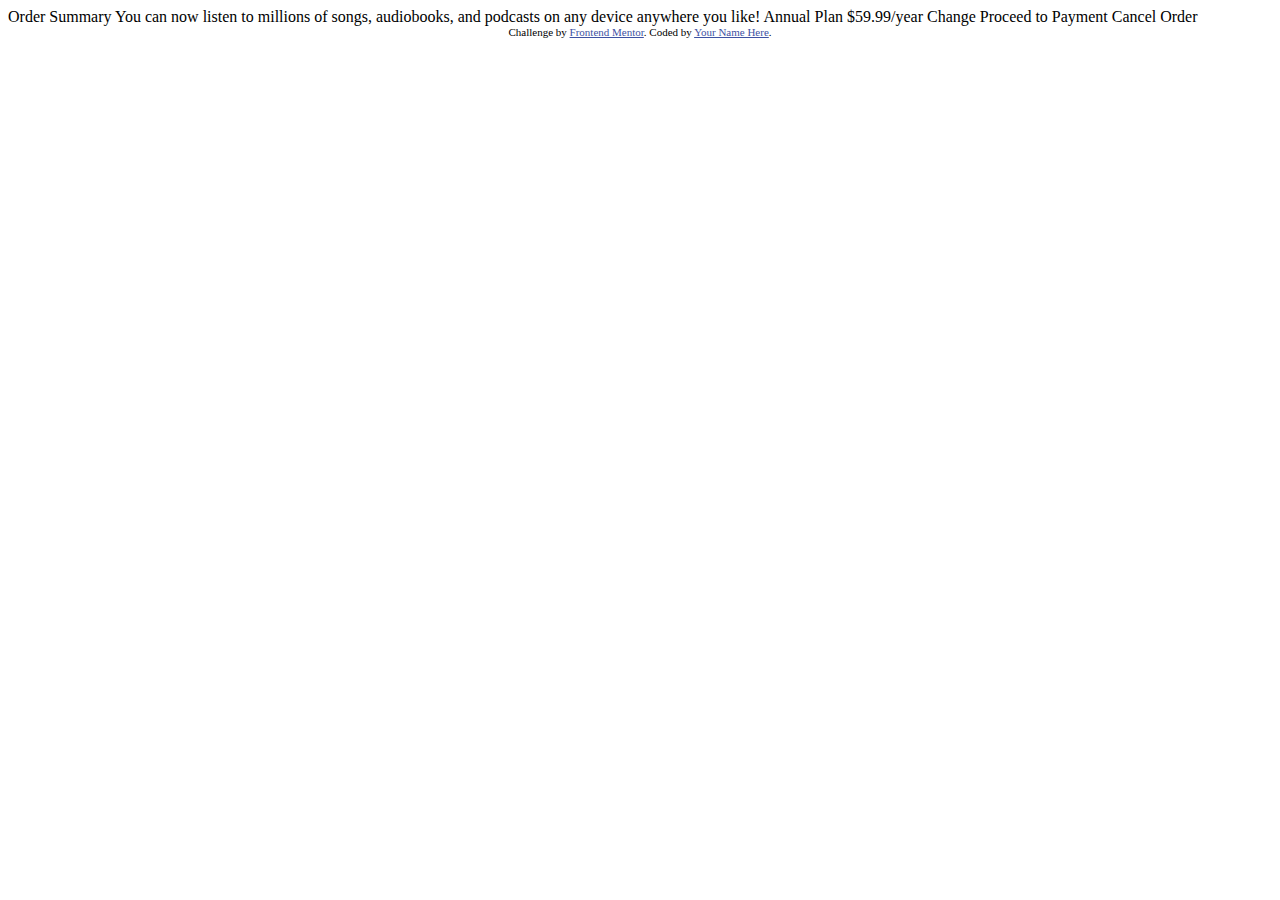
==== order-summary-component/index.html @ b3226472 "Add files via upload" ====
<!DOCTYPE html>
<html lang="en">
<head>
  <meta charset="UTF-8">
  <meta name="viewport" content="width=device-width, initial-scale=1.0"> <!-- displays site properly based on user's device -->

  <link rel="icon" type="image/png" sizes="32x32" href="./images/favicon-32x32.png">
  
  <title>Frontend Mentor | Order summary card</title>

  <!-- Feel free to remove these styles or customise in your own stylesheet 👍 -->
  <style>
    .attribution { font-size: 11px; text-align: center; }
    .attribution a { color: hsl(228, 45%, 44%); }
  </style>
</head>
<body>

  Order Summary

  You can now listen to millions of songs, audiobooks, and podcasts on any 
  device anywhere you like!

  Annual Plan
  $59.99/year

  Change

  Proceed to Payment
  Cancel Order
  
  <div class="attribution">
    Challenge by <a href="https://www.frontendmentor.io?ref=challenge" target="_blank">Frontend Mentor</a>. 
    Coded by <a href="#">Your Name Here</a>.
  </div>
</body>
</html>
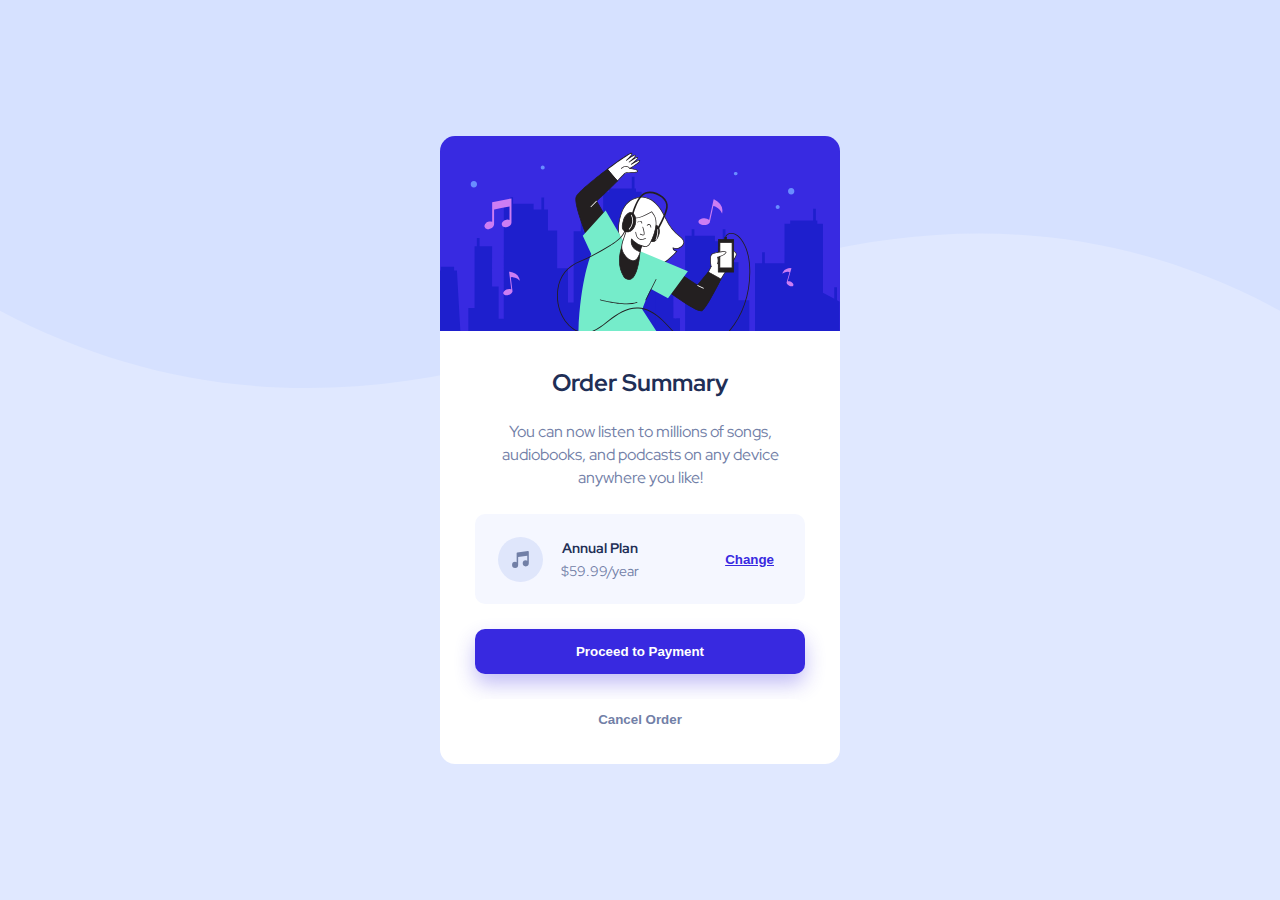
==== commit 71c24d48: "Add files via upload" ====
--- a/order-summary-component/index.html
+++ b/order-summary-component/index.html
@@ -5,33 +5,36 @@
   <meta name="viewport" content="width=device-width, initial-scale=1.0"> <!-- displays site properly based on user's device -->
 
   <link rel="icon" type="image/png" sizes="32x32" href="./images/favicon-32x32.png">
-  
-  <title>Frontend Mentor | Order summary card</title>
-
-  <!-- Feel free to remove these styles or customise in your own stylesheet 👍 -->
-  <style>
-    .attribution { font-size: 11px; text-align: center; }
-    .attribution a { color: hsl(228, 45%, 44%); }
-  </style>
+  <link rel="stylesheet" href="assets/styles/main.css">
+  <title> Order summary card</title>
 </head>
 <body>
+  <main>
+    <div class="container"> 
+      <div class="background">
+        <img src="assets/images/pattern-background-desktop.svg" alt="">
+      </div>
+      <div class="order-card"> 
+        <img src="assets/images/illustration-hero.svg" alt="Person dancing happily while listening to music." class="hero-img">
+        <div class="main-card">
+          <h1> Order Summary </h1>
+          <p class="description"> You can now listen to millions of songs, audiobooks, and podcasts on any device anywhere you like!</p>
+          <button type="button" class="plan-btn"> 
+            <div class="plan-btn-main"> 
+              <img src="assets/images/icon-music.svg" alt="" class="music-img">
+              <div class="plan-btn-text"> 
+                <p id="annual-text"> Annual Plan</p>
+                <p> $59.99/year</p>
+              </div>
+            </div>
+            <a href="#" class="change-text">Change</a> 
+          </button>
+          <button type="button" class="payment-btn"> Proceed to Payment </button> 
+          <button type="button" class="cancel-btn"> Cancel Order</button> 
+        </div>
+      </div>
+    </div>
+  </main>
 
-  Order Summary
-
-  You can now listen to millions of songs, audiobooks, and podcasts on any 
-  device anywhere you like!
-
-  Annual Plan
-  $59.99/year
-
-  Change
-
-  Proceed to Payment
-  Cancel Order
-  
-  <div class="attribution">
-    Challenge by <a href="https://www.frontendmentor.io?ref=challenge" target="_blank">Frontend Mentor</a>. 
-    Coded by <a href="#">Your Name Here</a>.
-  </div>
 </body>
 </html>--- a/order-summary-component/assets/styles/main.css
+++ b/order-summary-component/assets/styles/main.css
@@ -0,0 +1,183 @@
+@import url('https://fonts.googleapis.com/css2?family=Red+Hat+Display:wght@500;700;900&display=swap');
+
+/* http://meyerweb.com/eric/tools/css/reset/ 
+   v2.0 | 20110126
+   License: none (public domain)
+*/
+
+html, body, div, span, applet, object, iframe,
+h1, h2, h3, h4, h5, h6, p, blockquote, pre,
+a, abbr, acronym, address, big, cite, code,
+del, dfn, em, img, ins, kbd, q, s, samp,
+small, strike, strong, sub, sup, tt, var,
+b, u, i, center,
+dl, dt, dd, ol, ul, li,
+fieldset, form, label, legend,
+table, caption, tbody, tfoot, thead, tr, th, td,
+article, aside, canvas, details, embed, 
+figure, figcaption, footer, header, hgroup, 
+menu, nav, output, ruby, section, summary,
+time, mark, audio, video {
+	margin: 0;
+	padding: 0;
+	border: 0;
+	font-size: 100%;
+	font: inherit;
+	vertical-align: baseline;
+}
+/* HTML5 display-role reset for older browsers */
+article, aside, details, figcaption, figure, 
+footer, header, hgroup, menu, nav, section {
+	display: block;
+}
+body {
+	line-height: 1;
+}
+ol, ul {
+	list-style: none;
+}
+blockquote, q {
+	quotes: none;
+}
+blockquote:before, blockquote:after,
+q:before, q:after {
+	content: '';
+	content: none;
+}
+table {
+	border-collapse: collapse;
+	border-spacing: 0;
+}
+
+/* || General styles */
+
+body {
+	background-color: hsl(225, 100%, 94%)
+}
+
+h1 {
+	font-family: 'Red Hat Display', sans-serif;
+	font-weight: bold;
+	font-size: 24px;
+	padding-top: 40px;
+	text-align: center;
+	color: hsl(223, 47%, 23%);
+}
+
+p {
+	font-family: 'Red Hat Display', sans-serif;
+	font-size: 16px;
+	text-align: center;
+	color: hsl(224, 23%, 55%);
+}
+
+img {
+	width: 100%;
+}
+
+/* || Content */
+
+.container {
+	display: grid;
+	height: 100vh;
+}
+
+.background {
+	grid-row: 1 / -1;
+	grid-column: 1 / -1;
+	z-index: 1;
+}
+
+.order-card {
+	grid-row: 1 / -1;
+	grid-column: 1 / -1;
+	z-index: 2;
+	justify-self: center;
+	align-self: center;
+	width: 400px;
+	display: grid;
+	grid-template-columns: 1fr;
+}
+
+img.hero-img {
+	border-radius: 15px 15px 0px 0px;
+}
+
+.main-card {
+	display: grid;
+	grid-template-columns: 1fr;
+	gap: 25px;
+	background: white;
+	border-radius: 0px 0px 15px 15px;
+	justify-items: center;
+	align-items: center;
+}
+
+.description {
+	margin: 0px 30px 0px 30px;
+	line-height: 23px; 
+}
+
+.plan-btn {
+	display: grid;
+	grid-template-columns: repeat(2, 1fr);
+	align-items: center;
+	height: 90px;
+	width: 330px;
+	border-radius: 10px 10px 10px 10px;
+	background: hsl(225, 100%, 98%);
+	border-style: none;
+}
+
+.plan-btn-main {
+	display: grid;
+	grid-template-columns: repeat(2, 1fr);
+	justify-items: center;
+}
+
+.music-img {
+	width: 45px;
+}
+
+.plan-btn-text {
+	display: grid;
+	align-items: center;
+}
+
+.plan-btn-text p {
+	font-size: 14px;
+}
+
+#annual-text {
+	color: hsl(223, 47%, 23%);
+	font-weight: bold;
+}
+
+.change-text {
+	justify-self: right;
+	padding-right: 25px;
+	font-weight: bold;
+	color: hsl(245, 75%, 52%);
+}
+
+.payment-btn {
+	height: 45px;
+	width: 330px;
+	border-radius: 10px 10px 10px 10px;
+	background: hsl(245, 75%, 52%);
+	color: white;
+	font-weight: bold;
+	border-style: none;
+	box-shadow: 0px 10px 20px hsl(245, 75%, 52%, 0.3);
+}
+
+.cancel-btn {
+	height: 40px;
+	width: 330px;
+	border-radius: 10px 10px 10px 10px;
+	background: white;
+	color: hsl(224, 23%, 55%);
+	font-weight: bold;
+	border-style: none;
+	margin-bottom: 25px;
+}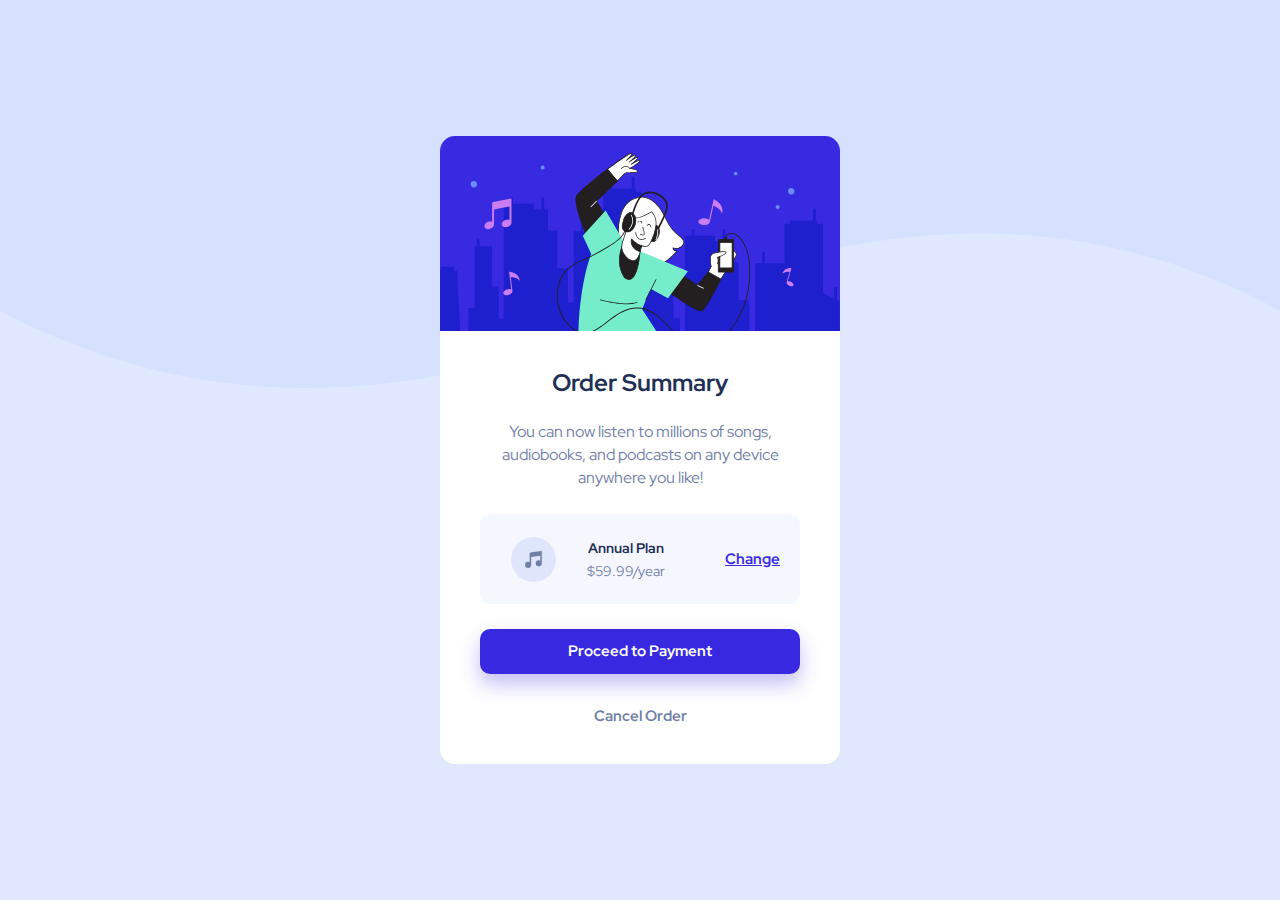
==== commit ff53025e: "Add files via upload" ====
--- a/order-summary-component/index.html
+++ b/order-summary-component/index.html
@@ -12,14 +12,15 @@
   <main>
     <div class="container"> 
       <div class="background">
-        <img src="assets/images/pattern-background-desktop.svg" alt="">
+        <img src="assets/images/pattern-background-desktop.svg" alt="" class="desktop-background">
+        <img src="assets/images/pattern-background-mobile.svg" alt="" class="mobile-background">
       </div>
       <div class="order-card"> 
         <img src="assets/images/illustration-hero.svg" alt="Person dancing happily while listening to music." class="hero-img">
         <div class="main-card">
           <h1> Order Summary </h1>
           <p class="description"> You can now listen to millions of songs, audiobooks, and podcasts on any device anywhere you like!</p>
-          <button type="button" class="plan-btn"> 
+          <div class="plan-btn"> 
             <div class="plan-btn-main"> 
               <img src="assets/images/icon-music.svg" alt="" class="music-img">
               <div class="plan-btn-text"> 
@@ -28,9 +29,11 @@
               </div>
             </div>
             <a href="#" class="change-text">Change</a> 
-          </button>
-          <button type="button" class="payment-btn"> Proceed to Payment </button> 
-          <button type="button" class="cancel-btn"> Cancel Order</button> 
+          </div>
+          <div class="payment-btn">
+            <a href="#"> Proceed to Payment</a> 
+          </div>
+          <a href="#" class="cancel-btn"> Cancel Order</a>  
         </div>
       </div>
     </div>
--- a/order-summary-component/assets/styles/main.css
+++ b/order-summary-component/assets/styles/main.css
@@ -1,4 +1,6 @@
 @import url('https://fonts.googleapis.com/css2?family=Red+Hat+Display:wght@500;700;900&display=swap');
+
+/* CSS Resets */
 
 /* http://meyerweb.com/eric/tools/css/reset/ 
    v2.0 | 20110126
@@ -49,7 +51,7 @@
 	border-spacing: 0;
 }
 
-/* || General styles */
+/* General styles */
 
 body {
 	background-color: hsl(225, 100%, 94%)
@@ -71,21 +73,32 @@
 	color: hsl(224, 23%, 55%);
 }
 
+a {
+	font-family: 'Red Hat Display', sans-serif;
+	font-size: 15px;
+}
+
 img {
 	width: 100%;
 }
 
-/* || Content */
-
-.container {
-	display: grid;
-	height: 100vh;
-}
+/* Background */
 
 .background {
 	grid-row: 1 / -1;
 	grid-column: 1 / -1;
 	z-index: 1;
+}
+
+.mobile-background {
+	display: none;
+}
+
+/* Order Summary Card */
+
+.container {
+	display: grid;
+	height: 100vh;
 }
 
 .order-card {
@@ -99,10 +112,6 @@
 	grid-template-columns: 1fr;
 }
 
-img.hero-img {
-	border-radius: 15px 15px 0px 0px;
-}
-
 .main-card {
 	display: grid;
 	grid-template-columns: 1fr;
@@ -113,17 +122,49 @@
 	align-items: center;
 }
 
+/* Images */
+
+img.hero-img {
+	border-radius: 15px 15px 0px 0px;
+}
+
+.music-img {
+	width: 45px;
+	justify-self: center;
+}
+
+/* Text */
+
 .description {
 	margin: 0px 30px 0px 30px;
 	line-height: 23px; 
 }
 
+#annual-text {
+	color: hsl(223, 47%, 23%);
+	font-weight: bold;
+}
+
+.change-text {
+	grid-column: span 1 \ -1;
+    padding-right: 20px;
+	justify-self: right;
+	font-weight: bold;
+	color: hsl(245, 75%, 52%);
+}
+
+.change-text:active {
+	text-decoration: none;
+	color: hsl(245, 75%, 52%, 0.7);
+}
+
+/* Buttons */
 .plan-btn {
 	display: grid;
-	grid-template-columns: repeat(2, 1fr);
+	grid-template-columns: repeat(3, 1fr);
 	align-items: center;
 	height: 90px;
-	width: 330px;
+	width: 80%;
 	border-radius: 10px 10px 10px 10px;
 	background: hsl(225, 100%, 98%);
 	border-style: none;
@@ -132,11 +173,8 @@
 .plan-btn-main {
 	display: grid;
 	grid-template-columns: repeat(2, 1fr);
-	justify-items: center;
-}
-
-.music-img {
-	width: 45px;
+	grid-column: span 2 / 3;
+    justify-items: left;
 }
 
 .plan-btn-text {
@@ -148,36 +186,70 @@
 	font-size: 14px;
 }
 
-#annual-text {
-	color: hsl(223, 47%, 23%);
-	font-weight: bold;
-}
-
-.change-text {
-	justify-self: right;
-	padding-right: 25px;
-	font-weight: bold;
-	color: hsl(245, 75%, 52%);
-}
-
 .payment-btn {
 	height: 45px;
-	width: 330px;
+	width: 80%;
 	border-radius: 10px 10px 10px 10px;
 	background: hsl(245, 75%, 52%);
-	color: white;
 	font-weight: bold;
 	border-style: none;
 	box-shadow: 0px 10px 20px hsl(245, 75%, 52%, 0.3);
+	cursor: pointer;
+	text-align: center;
+	display: grid;
+}
+
+.payment-btn a {
+	color: white;
+	text-decoration: none;
+	align-self: center;
+}
+
+.payment-btn:focus, .payment-btn:active {
+	background: hsl(245, 75%, 52%, 0.8);
 }
 
 .cancel-btn {
-	height: 40px;
-	width: 330px;
-	border-radius: 10px 10px 10px 10px;
-	background: white;
+	padding: 10px 0px 15px 0px;
 	color: hsl(224, 23%, 55%);
 	font-weight: bold;
 	border-style: none;
 	margin-bottom: 25px;
+	cursor: pointer;
+	text-align: center;
+	text-decoration: none;
+}
+
+.cancel-btn:focus, .cancel-btn:active {
+	color: hsl(223, 47%, 23%);
+}
+
+/* Media Queries */
+
+@media all and (max-width: 450px) {
+	.order-card {
+		width: 320px;
+		justify-content: center;
+		align-content: center;
+	}
+
+	.payment-btn {
+		height: 50px;
+	}
+
+	.payment-btn a {
+		font-size: 15px;
+	}
+
+	/* .cancel-btn {
+		font-size: 15px;
+	} */
+
+	.desktop-background {
+		display: none;
+	}
+
+	.mobile-background {
+		display: block;
+	}
 }